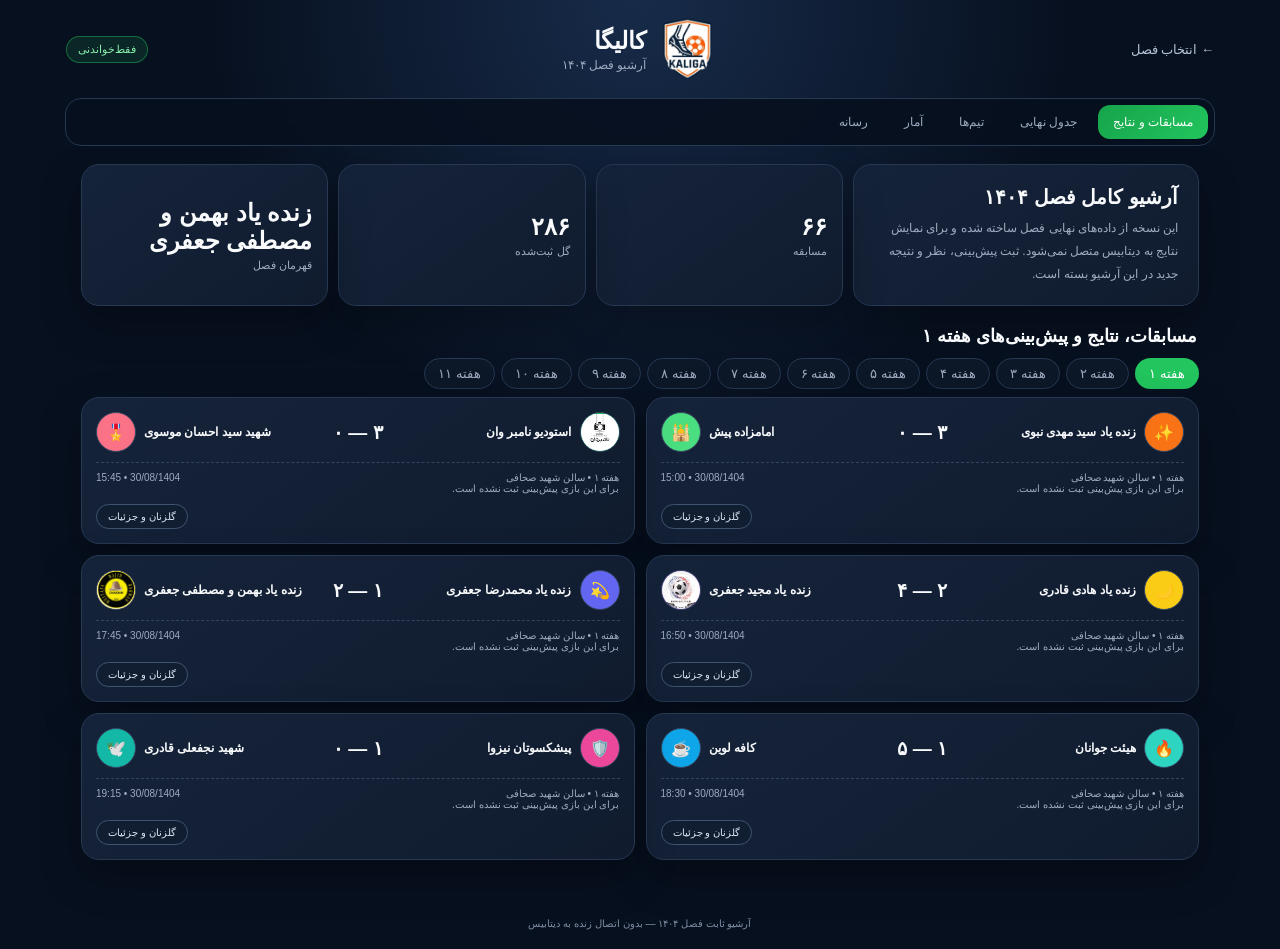
==== 1404/index.html @ 38a7ad14 "Add files via upload" ====
<!doctype html>
<html lang="fa" dir="rtl">
<head>
  <meta charset="utf-8"><meta name="viewport" content="width=device-width,initial-scale=1">
  <title>کالیگا | آرشیو فصل ۱۴۰۴</title>
  <meta name="description" content="آرشیو کامل فصل ۱۴۰۴ لیگ فوتسال روستای چاشم؛ نتایج، جدول نهایی، تیم‌ها، آمار و رسانه">
  <link rel="stylesheet" href="styles.css">
</head>
<body>
<header class="site-header">
  <a class="back-link" href="../">← انتخاب فصل</a>
  <div class="brand"><img src="../logo.png" alt="لوگوی کالیگا"><div><h1>کالیگا</h1><p>آرشیو فصل ۱۴۰۴</p></div></div>
  <span class="archive-badge">فقط‌خواندنی</span>
</header>
<nav class="main-nav" aria-label="بخش‌های فصل ۱۴۰۴">
  <button data-page="matches" class="active">مسابقات و نتایج</button>
  <button data-page="standings">جدول نهایی</button>
  <button data-page="teams">تیم‌ها</button>
  <button data-page="stats">آمار</button>
  <button data-page="media">رسانه</button>
</nav>
<main id="app" class="app"><div class="loading">در حال آماده‌سازی آرشیو…</div></main>
<dialog id="details-dialog" class="dialog"><button class="dialog-close" aria-label="بستن">×</button><div id="details-content"></div></dialog>
<dialog id="image-dialog" class="dialog image-dialog"><button class="dialog-close" aria-label="بستن">×</button><img id="dialog-image" alt="تصویر تیم"></dialog>
<footer>آرشیو ثابت فصل ۱۴۰۴ — بدون اتصال زنده به دیتابیس</footer>
<script src="data.js"></script><script src="app.js"></script>
</body></html>
---- 1404/styles.css ----
:root{color-scheme:dark;--bg:#07101f;--panel:#101b2e;--panel2:#15233a;--line:#263852;--text:#f8fafc;--muted:#9eabc0;--green:#22c55e;--blue:#60a5fa;--yellow:#facc15;--red:#fb7185;--radius:18px;--shadow:0 16px 42px rgba(0,0,0,.28)}
*{box-sizing:border-box}html{scroll-behavior:smooth}body{margin:0;background:radial-gradient(circle at top,#172b49,var(--bg) 38%);color:var(--text);font-family:Tahoma,"Segoe UI",Arial,sans-serif;min-height:100vh}.site-header{max-width:1180px;margin:auto;padding:18px 16px;display:grid;grid-template-columns:1fr auto 1fr;align-items:center;gap:12px}.back-link{color:#b5c3d8;text-decoration:none;font-size:13px;justify-self:start}.brand{display:flex;align-items:center;gap:10px}.brand img{width:62px;height:62px;object-fit:contain}.brand h1{margin:0;font-size:24px}.brand p{margin:3px 0 0;color:var(--muted);font-size:12px}.archive-badge{justify-self:end;border:1px solid rgba(34,197,94,.45);background:rgba(34,197,94,.12);color:#86efac;padding:6px 11px;border-radius:999px;font-size:11px}.main-nav{position:sticky;top:0;z-index:20;max-width:1150px;margin:0 auto 18px;padding:6px;display:flex;gap:6px;overflow:auto;background:rgba(7,16,31,.9);border:1px solid var(--line);border-radius:16px;backdrop-filter:blur(14px)}.main-nav button{border:0;background:transparent;color:var(--muted);padding:10px 15px;border-radius:12px;white-space:nowrap;cursor:pointer;font:inherit;font-size:12px}.main-nav button.active{background:linear-gradient(135deg,#16a34a,#22c55e);color:white}.app{max-width:1150px;margin:auto;padding:0 16px 38px}.hero{display:grid;grid-template-columns:1.4fr repeat(3,1fr);gap:10px;margin-bottom:18px}.hero-card,.metric,.panel,.match-card,.team-card{background:linear-gradient(145deg,var(--panel2),var(--panel));border:1px solid var(--line);border-radius:var(--radius);box-shadow:var(--shadow)}.hero-card{padding:20px}.hero-card h2{margin:0 0 8px;font-size:20px}.hero-card p{margin:0;color:var(--muted);font-size:12px;line-height:1.9}.metric{padding:15px;display:flex;flex-direction:column;justify-content:center}.metric strong{font-size:24px}.metric span{color:var(--muted);font-size:11px;margin-top:4px}.section-title{font-size:18px;margin:19px 2px 11px}.week-tabs{display:flex;gap:6px;overflow:auto;padding-bottom:8px}.week-tabs button{border:1px solid var(--line);background:#0c1728;color:var(--muted);border-radius:999px;padding:7px 13px;white-space:nowrap;cursor:pointer}.week-tabs button.active{background:var(--green);color:white;border-color:transparent}.matches-grid{display:grid;grid-template-columns:repeat(2,minmax(0,1fr));gap:11px}.match-card{padding:14px}.match-main{display:grid;grid-template-columns:1fr auto 1fr;align-items:center;gap:9px}.team-side{display:flex;align-items:center;gap:8px;min-width:0}.team-side.away{justify-content:flex-end;text-align:left}.team-name{font-size:12px;font-weight:600}.logo-wrap{width:40px;height:40px;flex:0 0 40px;border-radius:50%;display:grid;place-items:center;overflow:hidden;background:#172033;border:1px solid #334661}.logo-wrap img{width:100%;height:100%;object-fit:contain}.score{text-align:center;font-weight:800;font-size:19px;white-space:nowrap}.match-meta{display:flex;justify-content:space-between;gap:8px;color:var(--muted);font-size:10px;margin-top:10px;padding-top:9px;border-top:1px dashed #33445d}.prediction{margin-top:11px}.prediction-head{font-size:10px;color:var(--muted);margin-bottom:6px}.prediction-bars{display:grid;grid-template-columns:repeat(3,1fr);gap:5px}.pred{position:relative;overflow:hidden;border-radius:8px;background:#0a1323;height:29px;border:1px solid #25364d}.pred i{position:absolute;inset-block:0;right:0;opacity:.38}.pred span{position:relative;z-index:1;display:grid;place-items:center;height:100%;font-size:9px}.pred.home i{background:#22c55e}.pred.draw i{background:#94a3b8}.pred.away i{background:#3b82f6}.match-actions{display:flex;justify-content:flex-end;margin-top:10px}.action{border:1px solid #40536f;background:#111e32;color:#dce7f7;border-radius:999px;padding:6px 11px;cursor:pointer;font:inherit;font-size:10px}.panel{padding:14px;overflow:auto}.data-table{width:100%;border-collapse:collapse;font-size:11px;min-width:720px}.data-table th,.data-table td{padding:9px;border-bottom:1px solid #26364c;text-align:center}.data-table th{color:var(--muted);font-weight:500}.data-table td.team-col{text-align:right}.position{display:inline-grid;place-items:center;min-width:25px;height:25px;padding:0 5px;border-radius:999px;background:#23334b}.position.top{background:rgba(34,197,94,.18);color:#86efac}.champion-note{display:flex;align-items:center;gap:10px;margin-bottom:12px;padding:12px 14px;border-radius:14px;background:rgba(250,204,21,.08);border:1px solid rgba(250,204,21,.35);color:#fde68a}.teams-grid{display:grid;grid-template-columns:repeat(3,minmax(0,1fr));gap:11px}.team-card{padding:14px}.team-card-head{display:flex;align-items:center;gap:10px;margin-bottom:10px}.team-card h3{font-size:13px;margin:0}.team-card p{font-size:10px;color:var(--muted);line-height:1.8;margin:0}.team-photo-btn{margin-top:11px}.stats-grid{display:grid;grid-template-columns:1fr 1fr;gap:12px}.media-post{display:grid;grid-template-columns:190px 1fr;gap:16px;align-items:start}.media-post img{width:100%;border-radius:14px;border:1px solid var(--line)}.media-post h3{margin-top:0}.media-post p{white-space:pre-line;color:#c2ccdc;font-size:12px;line-height:2}.video-box video{width:100%;max-height:520px;border-radius:14px;background:#000}.empty{padding:18px;text-align:center;color:var(--muted)}.loading{padding:50px;text-align:center;color:var(--muted)}footer{text-align:center;color:#7f8da3;font-size:10px;padding:20px}.dialog{width:min(600px,92vw);max-height:85vh;overflow:auto;border:1px solid var(--line);border-radius:20px;background:#0d182a;color:var(--text);box-shadow:0 24px 70px rgba(0,0,0,.6);padding:18px}.dialog::backdrop{background:rgba(0,0,0,.78)}.dialog-close{float:left;border:0;background:transparent;color:white;font-size:25px;cursor:pointer}.details-title{font-size:16px;margin:4px 0 12px}.details-grid{display:grid;grid-template-columns:1fr 1fr;gap:9px}.detail-box{border:1px solid var(--line);border-radius:12px;padding:10px}.detail-box h4{margin:0 0 7px;font-size:11px;color:#86efac}.detail-box ul{margin:0;padding-right:18px;font-size:11px;line-height:1.9}.image-dialog{width:min(680px,94vw);padding:10px}.image-dialog img{width:100%;max-height:78vh;object-fit:contain;border-radius:12px}
@media(max-width:850px){.hero{grid-template-columns:1fr 1fr}.hero-card{grid-column:1/-1}.teams-grid{grid-template-columns:repeat(2,1fr)}}@media(max-width:650px){.site-header{grid-template-columns:1fr auto}.brand{grid-row:1;grid-column:1/-1;justify-self:center}.back-link{grid-row:2}.archive-badge{grid-row:2}.main-nav{margin-inline:10px}.hero{grid-template-columns:1fr 1fr}.matches-grid,.stats-grid{grid-template-columns:1fr}.teams-grid{grid-template-columns:1fr}.match-meta{flex-direction:column}.media-post{grid-template-columns:1fr}.details-grid{grid-template-columns:1fr}.team-name{font-size:10px}.logo-wrap{width:34px;height:34px;flex-basis:34px}.score{font-size:16px}}
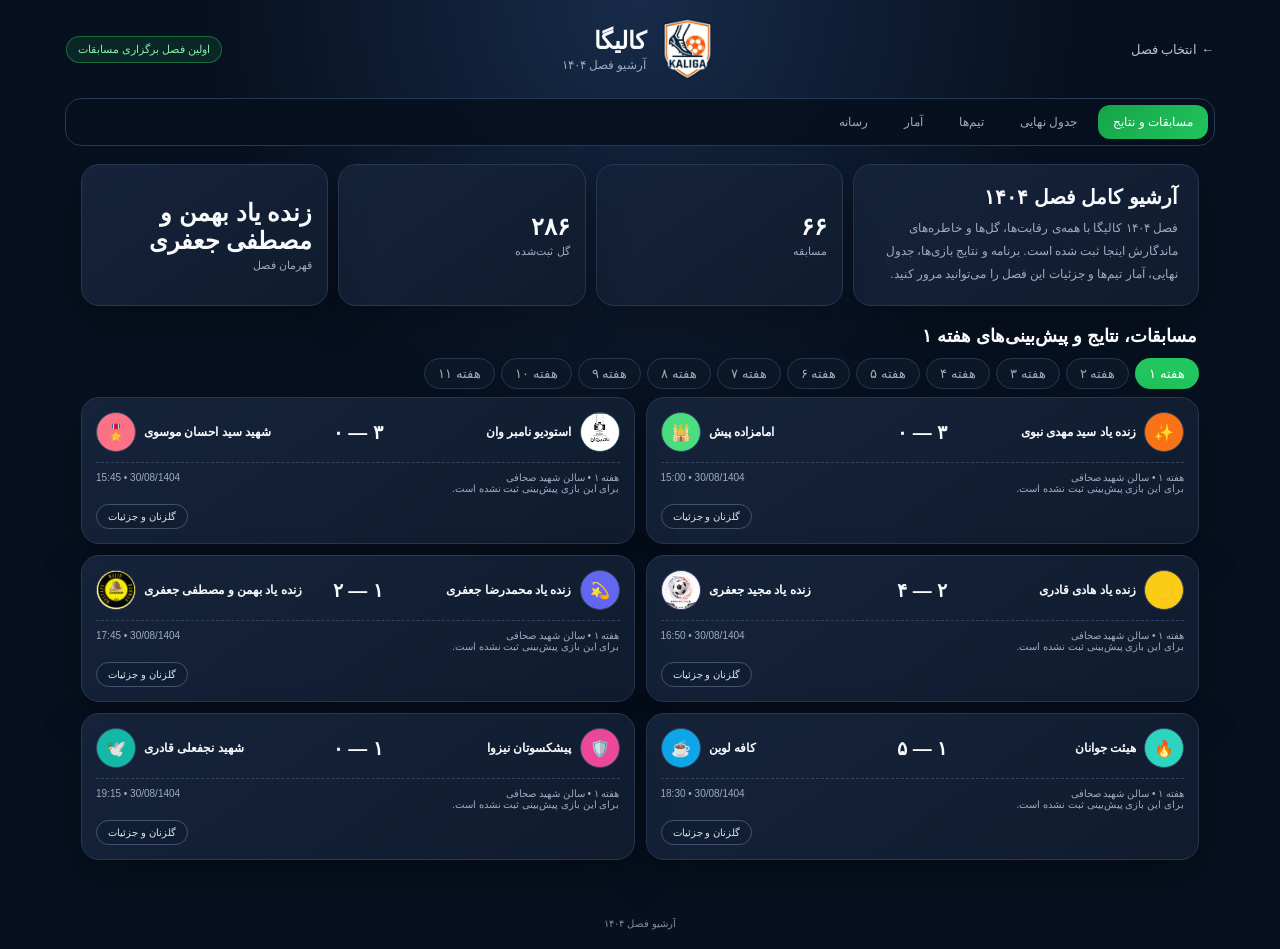
==== commit 3705361b: "Add files via upload" ====
--- a/1404/index.html
+++ b/1404/index.html
@@ -10,7 +10,7 @@
 <header class="site-header">
   <a class="back-link" href="../">← انتخاب فصل</a>
   <div class="brand"><img src="../logo.png" alt="لوگوی کالیگا"><div><h1>کالیگا</h1><p>آرشیو فصل ۱۴۰۴</p></div></div>
-  <span class="archive-badge">فقط‌خواندنی</span>
+  <span class="archive-badge">اولین فصل برگزاری مسابقات</span>
 </header>
 <nav class="main-nav" aria-label="بخش‌های فصل ۱۴۰۴">
   <button data-page="matches" class="active">مسابقات و نتایج</button>
@@ -22,6 +22,6 @@
 <main id="app" class="app"><div class="loading">در حال آماده‌سازی آرشیو…</div></main>
 <dialog id="details-dialog" class="dialog"><button class="dialog-close" aria-label="بستن">×</button><div id="details-content"></div></dialog>
 <dialog id="image-dialog" class="dialog image-dialog"><button class="dialog-close" aria-label="بستن">×</button><img id="dialog-image" alt="تصویر تیم"></dialog>
-<footer>آرشیو ثابت فصل ۱۴۰۴ — بدون اتصال زنده به دیتابیس</footer>
+<footer>آرشیو فصل ۱۴۰۴ </footer>
 <script src="data.js"></script><script src="app.js"></script>
 </body></html>
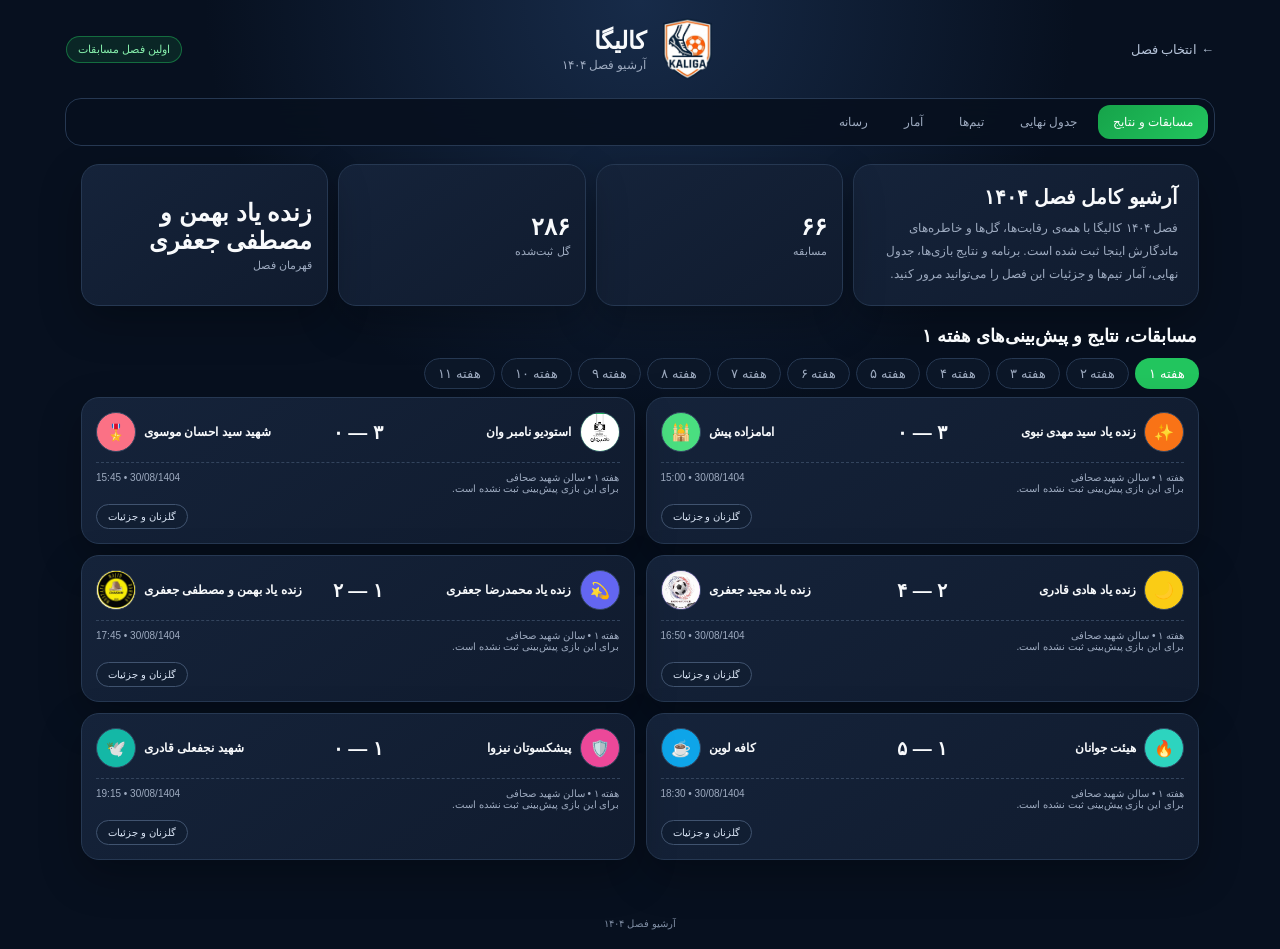
==== commit 399bb98c: "Add files via upload" ====
--- a/1404/index.html
+++ b/1404/index.html
@@ -4,13 +4,13 @@
   <meta charset="utf-8"><meta name="viewport" content="width=device-width,initial-scale=1">
   <title>کالیگا | آرشیو فصل ۱۴۰۴</title>
   <meta name="description" content="آرشیو کامل فصل ۱۴۰۴ لیگ فوتسال روستای چاشم؛ نتایج، جدول نهایی، تیم‌ها، آمار و رسانه">
-  <link rel="stylesheet" href="styles.css">
+  <link rel="stylesheet" href="styles.css?v=5">
 </head>
 <body>
 <header class="site-header">
   <a class="back-link" href="../">← انتخاب فصل</a>
   <div class="brand"><img src="../logo.png" alt="لوگوی کالیگا"><div><h1>کالیگا</h1><p>آرشیو فصل ۱۴۰۴</p></div></div>
-  <span class="archive-badge">اولین فصل برگزاری مسابقات</span>
+  <span class="archive-badge">اولین فصل مسابقات</span>
 </header>
 <nav class="main-nav" aria-label="بخش‌های فصل ۱۴۰۴">
   <button data-page="matches" class="active">مسابقات و نتایج</button>
@@ -23,5 +23,5 @@
 <dialog id="details-dialog" class="dialog"><button class="dialog-close" aria-label="بستن">×</button><div id="details-content"></div></dialog>
 <dialog id="image-dialog" class="dialog image-dialog"><button class="dialog-close" aria-label="بستن">×</button><img id="dialog-image" alt="تصویر تیم"></dialog>
 <footer>آرشیو فصل ۱۴۰۴ </footer>
-<script src="data.js"></script><script src="app.js"></script>
+<script src="data.js?v=5"></script><script src="app.js?v=5"></script>
 </body></html>
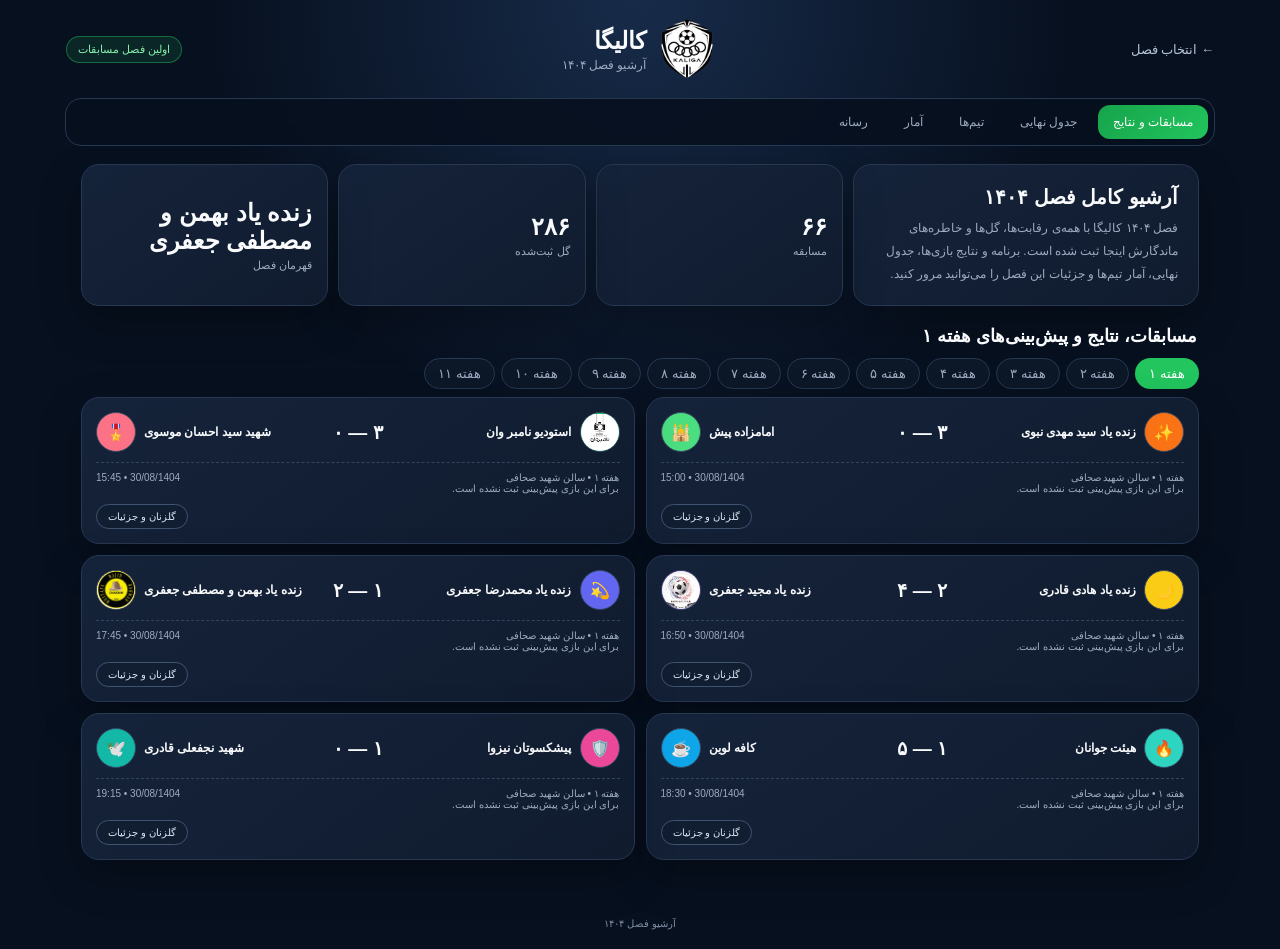
==== commit c469c560: "Add files via upload" ====
--- a/1404/index.html
+++ b/1404/index.html
@@ -5,11 +5,15 @@
   <title>کالیگا | آرشیو فصل ۱۴۰۴</title>
   <meta name="description" content="آرشیو کامل فصل ۱۴۰۴ لیگ فوتسال روستای چاشم؛ نتایج، جدول نهایی، تیم‌ها، آمار و رسانه">
   <link rel="stylesheet" href="styles.css?v=5">
+  <link rel="stylesheet" href="numberone-interactive.css?v=1">
+  <script defer src="data.js?v=5"></script>
+  <script defer src="app.js?v=5"></script>
+  <script defer src="numberone-interactive.js?v=1"></script>
 </head>
 <body>
 <header class="site-header">
   <a class="back-link" href="../">← انتخاب فصل</a>
-  <div class="brand"><img src="../logo.png" alt="لوگوی کالیگا"><div><h1>کالیگا</h1><p>آرشیو فصل ۱۴۰۴</p></div></div>
+  <div class="brand"><img src="../logo.png" alt="لوگوی کالیگا" decoding="async"><div><h1>کالیگا</h1><p>آرشیو فصل ۱۴۰۴</p></div></div>
   <span class="archive-badge">اولین فصل مسابقات</span>
 </header>
 <nav class="main-nav" aria-label="بخش‌های فصل ۱۴۰۴">
@@ -21,7 +25,6 @@
 </nav>
 <main id="app" class="app"><div class="loading">در حال آماده‌سازی آرشیو…</div></main>
 <dialog id="details-dialog" class="dialog"><button class="dialog-close" aria-label="بستن">×</button><div id="details-content"></div></dialog>
-<dialog id="image-dialog" class="dialog image-dialog"><button class="dialog-close" aria-label="بستن">×</button><img id="dialog-image" alt="تصویر تیم"></dialog>
+<dialog id="image-dialog" class="dialog image-dialog"><button class="dialog-close" aria-label="بستن">×</button><img id="dialog-image" alt="تصویر تیم" decoding="async"></dialog>
 <footer>آرشیو فصل ۱۴۰۴ </footer>
-<script src="data.js?v=5"></script><script src="app.js?v=5"></script>
-</body></html>+</body></html>
--- a/1404/numberone-interactive.css
+++ b/1404/numberone-interactive.css
@@ -0,0 +1,32 @@
+/* Kaliga · interactive original team photo · season 1404 · team 2 */
+.ni-dialog{box-sizing:border-box;width:min(1040px,97vw);max-width:97vw;max-height:95dvh;margin:auto;padding:0;border:1px solid #344b60;border-radius:23px;background:#081321;color:#f3f8ff;box-shadow:0 26px 100px rgba(0,0,0,.65);font:14px/1.7 Tahoma,Arial,sans-serif;overflow-y:auto;overscroll-behavior:contain}
+.ni-dialog *{box-sizing:border-box}.ni-dialog::backdrop{background:rgba(1,7,17,.88);backdrop-filter:blur(7px)}
+.ni-head{display:flex;justify-content:space-between;align-items:center;gap:12px;padding:13px 18px;border-bottom:1px solid #22394d;background:#0c1c2d}
+.ni-head h2{font-size:16px;line-height:1.5;margin:0;font-weight:800}.ni-head p{margin:2px 0 0;color:#9eafc4;font-size:11px}
+.ni-close{width:38px;height:38px;flex:0 0 38px;display:grid;place-items:center;border:1px solid #40566b;border-radius:12px;color:white;background:#192d3f;font:25px/1 Arial,sans-serif;cursor:pointer}
+.ni-scene{position:relative;margin:12px 12px 0;isolation:isolate;border:1px solid #304a60;border-radius:15px;overflow:hidden;line-height:0;background:#050f19}
+.ni-image{display:block;width:100%;height:auto;aspect-ratio:1280/853;object-fit:fill;user-select:none;-webkit-user-drag:none}
+.ni-shade{position:absolute;inset:0;background:rgba(2,9,20,.70);opacity:0;transition:opacity .2s ease;pointer-events:none;z-index:1}
+.ni-spotlight{position:absolute;inset:0;width:100%;height:100%;opacity:0;object-fit:fill;pointer-events:none;z-index:2;user-select:none;-webkit-user-drag:none;transition:opacity .2s ease}
+.ni-scene[data-selected="true"] .ni-shade,.ni-scene[data-selected="true"] .ni-spotlight{opacity:1}
+.ni-hotspots{position:absolute;inset:0;z-index:3;pointer-events:none}
+.ni-point{position:absolute;left:var(--x);top:var(--y);transform:translate(-50%,-50%);width:42px;height:42px;display:grid;place-items:center;padding:0;border:0;background:none;cursor:pointer;pointer-events:auto;touch-action:manipulation;-webkit-tap-highlight-color:transparent}
+.ni-plus{width:27px;height:27px;display:grid;place-items:center;border-radius:50%;background:rgba(5,17,30,.42);border:1px solid rgba(231,244,255,.43);color:rgba(241,251,255,.72);font:17px/1 Arial,sans-serif;box-shadow:0 2px 10px rgba(0,0,0,.24);opacity:.54;transition:opacity .16s,transform .16s,background .16s,box-shadow .16s}
+.ni-point:hover .ni-plus,.ni-point:focus-visible .ni-plus{opacity:1;transform:scale(1.12);background:rgba(16,117,85,.8);border-color:#9bffda;color:#fff}
+.ni-point[aria-pressed="true"] .ni-plus{opacity:1;background:rgba(18,158,103,.91);border-color:#abffe2;color:#fff;box-shadow:0 0 0 4px rgba(28,192,134,.2),0 0 27px rgba(46,224,156,.7)}
+.ni-point:focus-visible{outline:2px solid #e8bc64;outline-offset:1px;border-radius:50%}
+.ni-card{position:absolute;z-index:5;bottom:13px;left:13px;width:min(306px,calc(100% - 26px));padding:13px;border:1px solid rgba(132,241,205,.50);border-radius:17px;background:rgba(9,25,39,.96);backdrop-filter:blur(15px);box-shadow:0 20px 65px rgba(0,0,0,.6);line-height:1.6;text-align:right}
+.ni-card[hidden]{display:none}.ni-card.ni-card-right{left:auto;right:13px}
+.ni-card-main{display:flex;gap:12px;align-items:center}.ni-crop{width:86px;height:108px;object-fit:cover;object-position:top center;border:1px solid #496073;border-radius:12px;flex:0 0 86px;background:#112131}
+.ni-detail{min-width:0;flex:1}.ni-detail small{display:block;color:#9fb5c9;font-size:10px}.ni-detail h3{font-size:15px;line-height:1.65;margin:4px 0 6px;font-weight:800}
+.ni-number{display:inline-flex;align-items:center;justify-content:center;min-width:39px;border-radius:8px;padding:1px 8px;color:#bdf9d9;background:#1a493c;font:700 22px/1.7 Arial,sans-serif}
+.ni-meta{margin-top:9px;padding-top:8px;border-top:1px solid #355065;display:grid;gap:6px;font-size:11px;color:#e5ecf4}
+.ni-meta div{display:flex;align-items:baseline;justify-content:space-between;gap:10px}.ni-meta span:first-child{color:#93a9bc}
+.ni-card-close{position:absolute;top:6px;left:7px;width:27px;height:27px;border:0;background:transparent;color:#b5c8d7;font:19px/1 Arial;cursor:pointer}
+.ni-footer{padding:11px 18px 15px;display:flex;align-items:center;justify-content:space-between;flex-wrap:wrap;gap:8px;font-size:11px;color:#a6bdce}
+.ni-hint{display:flex;align-items:center;gap:6px}.ni-roster{display:flex;flex-wrap:wrap;gap:5px}
+.ni-chip{border:1px solid #334e62;border-radius:999px;padding:4px 10px;background:#102438;color:#c2d3de;font:11px/1.6 Tahoma,Arial,sans-serif;cursor:pointer}
+.ni-chip[aria-pressed="true"]{background:#195e48;color:#fff;border-color:#40b58b}
+.ni-error{font-size:12px;color:#ffbbbb;padding:18px}
+@media(max-width:680px){.ni-dialog{width:100vw;max-width:100vw;max-height:95dvh;border-radius:18px 18px 0 0;margin:auto auto 0}.ni-head{padding:10px 13px}.ni-head h2{font-size:14px}.ni-scene{margin:9px 6px 0;border-radius:10px}.ni-point{width:38px;height:38px}.ni-plus{width:20px;height:20px;font-size:14px;opacity:.58}.ni-card,.ni-card.ni-card-right{position:relative;bottom:auto;right:auto;left:auto;width:calc(100% - 12px);margin:-9px 6px 0;border-radius:14px}.ni-crop{width:72px;height:94px;flex-basis:72px}.ni-detail h3{font-size:13px}.ni-footer{padding:9px 12px 14px}.ni-roster{width:100%;flex-wrap:nowrap;overflow-x:auto;padding-bottom:3px}.ni-chip{flex:none;white-space:nowrap}}
+@media(prefers-reduced-motion:reduce){.ni-shade,.ni-spotlight,.ni-plus{transition:none}}
